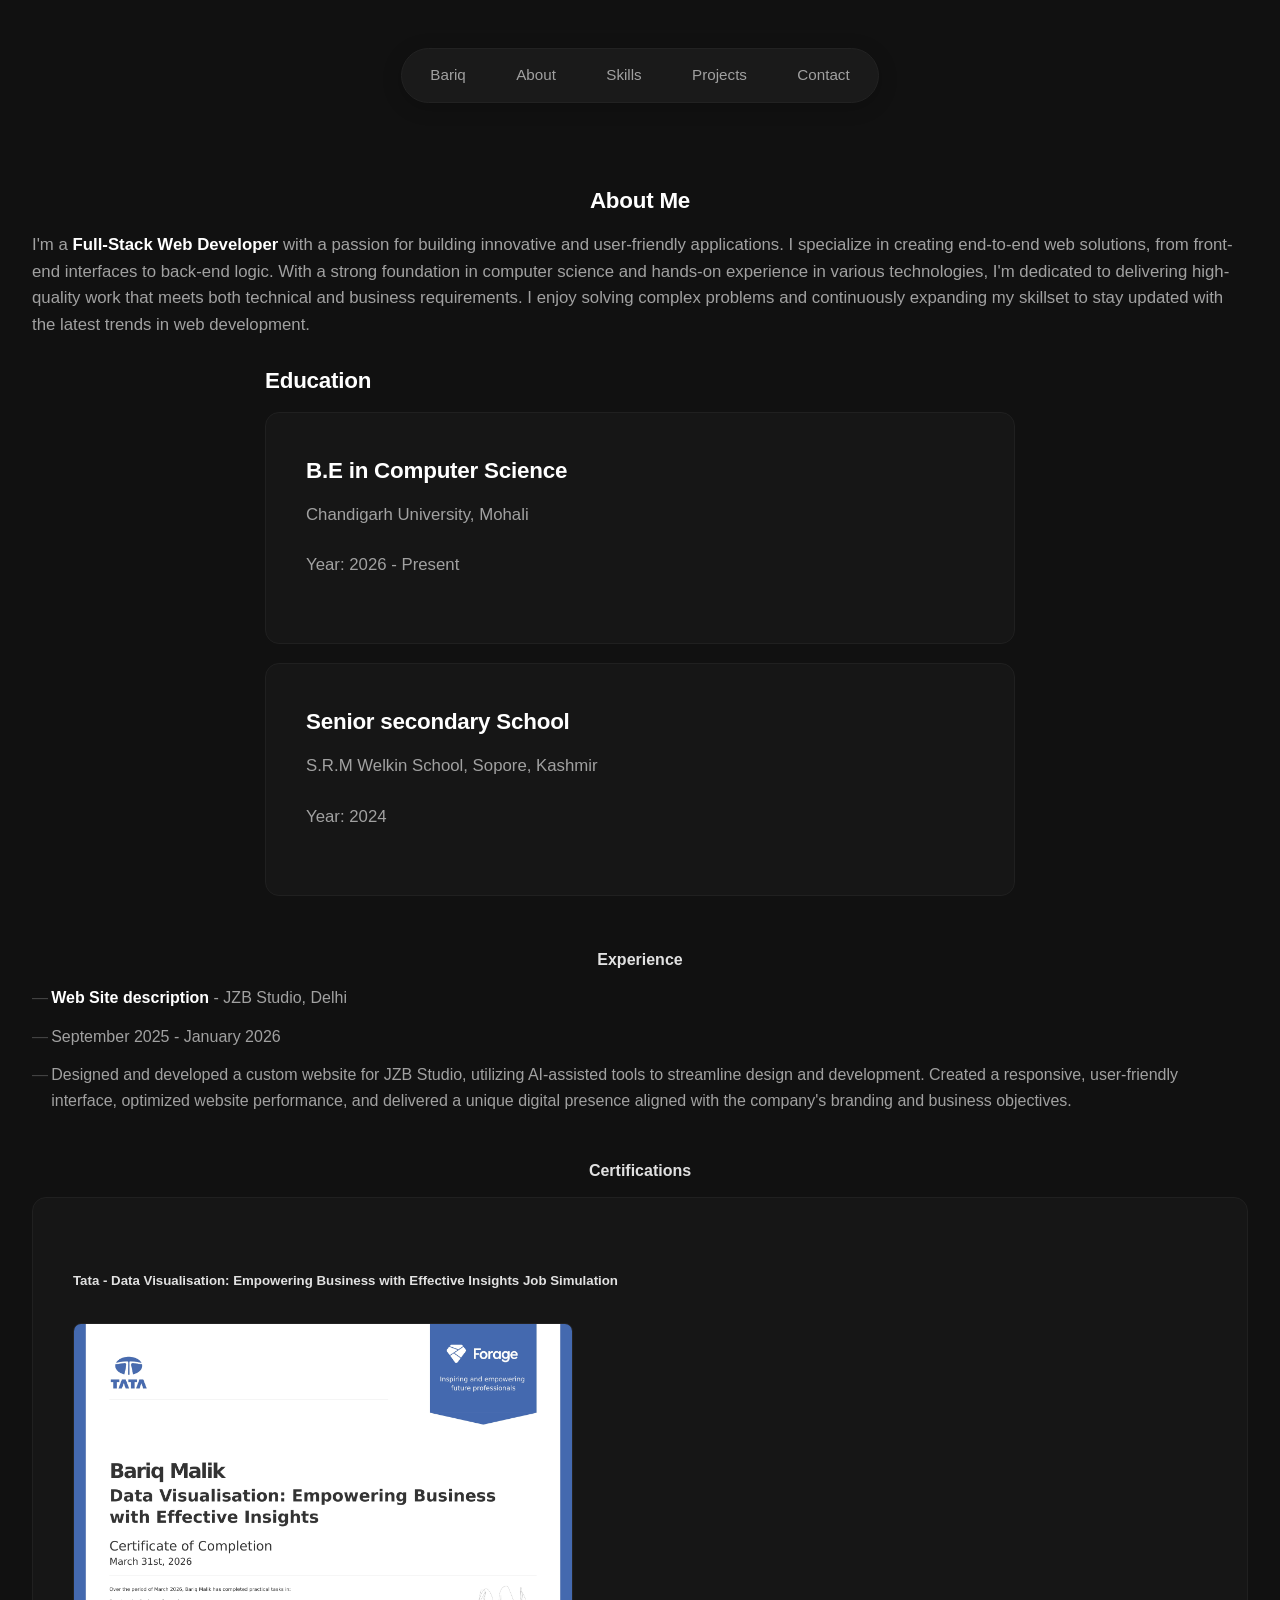
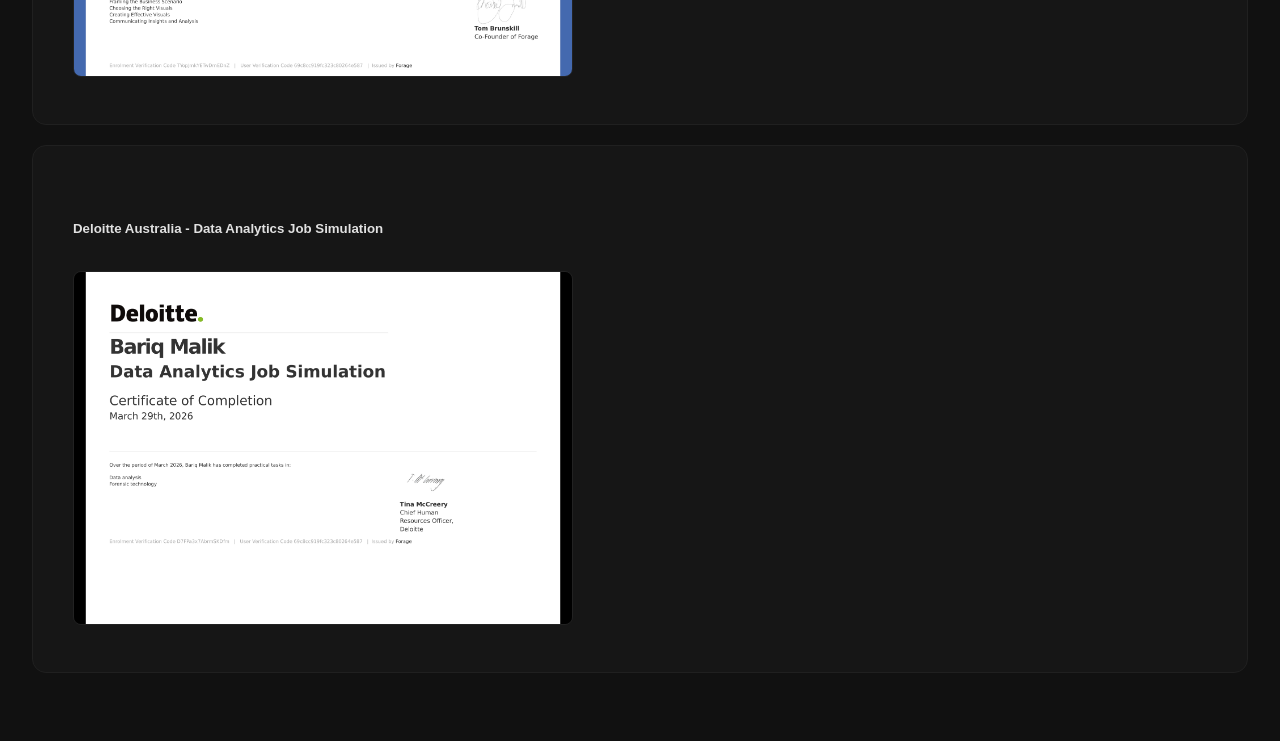
==== About.html @ e877e3e1 "Initial commit of all portfolio files and folders" ====
<!DOCTYPE html>
<html lang="en">

<head> 
    <meta charset="UTF-8">
    <meta name="viewport" content="width=device-width, initial-scale=1.0">
    <title>Bariq Ishtiaq Malik | Portfolio</title>
    <link rel="stylesheet" href="style.css">
</head>

<body>
    <header>
        <nav>
            <a href="Index.html">Bariq </a>
            <a href="About.html">About </a>
            <a href="Skills.html">Skills </a>
            <a href="Projects.html">Projects </a>
            <a href="Contact.html">Contact </a>
        </nav>
    </header>
    <h3>About Me</h3>
    <p>
        I'm a <b>Full-Stack Web Developer</b> with a passion for building innovative and user-friendly applications. I specialize in
        creating end-to-end web solutions, from front-end interfaces to back-end logic. With a strong foundation in computer
        science and hands-on experience in various technologies, I'm dedicated to delivering high-quality work that
        meets both technical and business requirements. I enjoy solving complex problems and continuously expanding my
        skillset to stay updated with the latest trends in web development.
    </p>

    <section id="education">
        <h3> Education</h3>
        <div class="degree">
            <h3>B.E in Computer Science</h3>
            <p>Chandigarh University, Mohali</p>
            <p>Year: 2026 - Present</p>
        </div>
        <div class="school">
            <h3>Senior secondary School</h3>
            <p>S.R.M Welkin School, Sopore, Kashmir</p>
            <p>Year: 2024</p>
        </div>
    </section>

    <h4>Experience</h4>
    <ul>
        <li><strong>Web Site description</strong> - JZB Studio, Delhi</li>
        <li>September 2025 - January 2026</li>
        <li>Designed and developed a custom website for JZB Studio, utilizing AI-assisted tools to streamline design and development. Created a responsive, user-friendly interface, optimized website performance, and delivered a unique digital presence aligned with the company's branding and business objectives.</li>
    </ul>

    <h4>Certifications</h4>

<div class="certification">
    <h5>Tata - Data Visualisation: Empowering Business with Effective Insights Job Simulation</h5>
    <img src="certificate/tata-certificate.jpg" alt="Tata Certificate" width="500">
</div>

<div class="certification">
    <h5>Deloitte Australia - Data Analytics Job Simulation</h5>
    <img src="certificate/deloitte-certificate.jpg" alt="Deloitte Certificate" width="500">
</div>

</body>

</html>
---- style.css ----
* {
    margin: 0;
    padding: 0;
    box-sizing: border-box;
    font-family: 'Segoe UI', Tahoma, Geneva, Verdana, sans-serif;
}

body {
    background-color: #111111;
    color: #E1E1E1;
    line-height: 1.6;
    min-height: 100vh;
    display: flex;
    flex-direction: column;
    align-items: center;
    padding: 3rem 2rem;
    overflow-x: hidden;
}

@keyframes fadeSlideDown {
    0% {
        opacity: 0;
        transform: translateY(-15px);
    }
    100% {
        opacity: 1;
        transform: translateY(0);
    }
}

@keyframes fadeSlideUp {
    0% {
        opacity: 0;
        transform: translateY(20px);
    }
    100% {
        opacity: 1;
        transform: translateY(0);
    }
}

header {
    width: 100%;
    max-width: 750px;
    margin-bottom: 5rem;
    display: flex;
    justify-content: center;
    animation: fadeSlideDown 0.6s cubic-bezier(0.16, 1, 0.3, 1) forwards;
}

main, section {
    width: 100%;
    max-width: 750px;
    margin: 0 auto;
}

main {
    opacity: 0;
    animation: fadeSlideUp 0.7s cubic-bezier(0.16, 1, 0.3, 1) 0.15s forwards;
}

h1 {
    color: #FFFFFF;
    font-size: 3.2rem;
    font-weight: 700;
    margin-bottom: 1.2rem;
    line-height: 1.15;
    letter-spacing: -0.03em;
}

h2, h3 {
    color: #FFFFFF;
    font-weight: 600;
    letter-spacing: -0.01em;
}

h2 {
    font-size: 2rem;
    margin-bottom: 0.5rem;
}

h3 {
    font-size: 1.4rem;
    margin-bottom: 0.8rem;
}

h4, h5 {
    color: #E1E1E1;
    margin-top: 2rem;
    margin-bottom: 0.8rem;
}

p {
    color: #A1A1A1;
    margin-bottom: 1.5rem;
    font-size: 1.05rem;
}

b, strong {
    color: #FFFFFF;
}

hr {
    border: 0;
    height: 1px;
    background: #252525;
    margin-bottom: 2.5rem;
}

nav {
    display: flex;
    gap: 0.75rem;
    background-color: #1A1A1A;
    padding: 0.4rem 0.6rem;
    border-radius: 30px;
    border: 1px solid #222222;
    box-shadow: 0 4px 20px rgba(0, 0, 0, 0.2);
}

nav a {
    color: #A1A1A1;
    text-decoration: none;
    font-size: 0.95rem;
    font-weight: 500;
    padding: 0.5rem 1.2rem;
    border-radius: 20px;
    transition: all 0.3s cubic-bezier(0.25, 0.8, 0.25, 1);
}

nav a:hover {
    color: #FFFFFF;
    background-color: #262626;
    transform: scale(1.05);
}

#hero {
    display: flex;
    flex-direction: column;
    align-items: flex-start;
}

#hero h3 {
    color: #A1A1A1;
    font-weight: 400;
    margin-bottom: 0.5rem;
}

#hero a img {
    margin-right: 1.2rem;
    margin-top: 1.5rem;
    height: 28px;
    width: auto;
    opacity: 0.5;
    transition: all 0.3s cubic-bezier(0.25, 0.8, 0.25, 1);
}

#hero a img:hover {
    opacity: 1;
    transform: translateY(-3px) scale(1.1);
}

button, .btn {
    background-color: #1A1A1A;
    color: #FFFFFF;
    border: 1px solid #262626;
    padding: 0.75rem 2rem;
    font-size: 0.95rem;
    font-weight: 500;
    border-radius: 24px;
    cursor: pointer;
    transition: all 0.3s cubic-bezier(0.25, 0.8, 0.25, 1);
    margin-top: 1.2rem;
    margin-bottom: 0.5rem;
}

button:hover {
    background-color: #FFFFFF;
    color: #111111;
    border-color: #FFFFFF;
    transform: translateY(-2px);
    box-shadow: 0 5px 15px rgba(255, 255, 255, 0.1);
}

a {
    color: #4D88FF;
    text-decoration: none;
    font-weight: 500;
    transition: color 0.25s ease;
}

a:hover {
    color: #FFFFFF;
}

.skills-container, #projects, #education, #contact {
    display: flex;
    flex-direction: column;
    width: 100%;
}

.skills-container {
    display: grid;
    grid-template-columns: 1fr;
    gap: 1rem;
}

.degree, .school, .skill-category, #projects div, .certification {
    background-color: #161616;
    border: 1px solid #202020;
    padding: 2.5rem;
    border-radius: 14px;
    margin-bottom: 1.2rem;
    width: 100%;
    transition: all 0.4s cubic-bezier(0.16, 1, 0.3, 1);
}

.degree:hover, .school:hover, .skill-category:hover, #projects div:hover, .certification:hover {
    border-color: #3d3d3d;
    transform: translateY(-4px);
    box-shadow: 0 10px 30px -10px rgba(0, 0, 0, 0.4);
    background-color: #1a1a1a;
}

ul {
    list-style-type: none;
    color: #A1A1A1;
}

li {
    margin-bottom: 0.8rem;
    position: relative;
    padding-left: 1.2rem;
}

li::before {
    content: "—";
    position: absolute;
    left: 0;
    color: #444444;
}

.certification img {
    border-radius: 8px;
    margin-top: 1.2rem;
    border: 1px solid #222222;
    max-width: 100%;
    height: auto;
    transition: transform 0.4s ease;
}

.certification:hover img {
    transform: scale(1.02);
}

form {
    display: flex;
    flex-direction: column;
    gap: 1.5rem;
    width: 100%;
    background-color: #161616;
    padding: 2.5rem;
    border-radius: 14px;
    border: 1px solid #202020;
    transition: all 0.4s cubic-bezier(0.16, 1, 0.3, 1);
}

form:hover {
    border-color: #333333;
}

label {
    display: flex;
    flex-direction: column;
    color: #E1E1E1;
    gap: 0.6rem;
    font-size: 0.95rem;
    font-weight: 500;
}

input, textarea {
    background-color: #111111;
    border: 1px solid #262626;
    color: #FFFFFF;
    padding: 0.85rem 1rem;
    border-radius: 8px;
    font-size: 1rem;
    transition: all 0.3s cubic-bezier(0.25, 0.8, 0.25, 1);
}

input:focus, textarea:focus {
    outline: none;
    border-color: #4D88FF;
    box-shadow: 0 0 0 3px rgba(77, 136, 255, 0.15);
    background-color: #161616;
}

textarea {
    resize: vertical;
    min-height: 140px;
}

form button {
    align-self: flex-start;
    margin-top: 0.5rem;
}
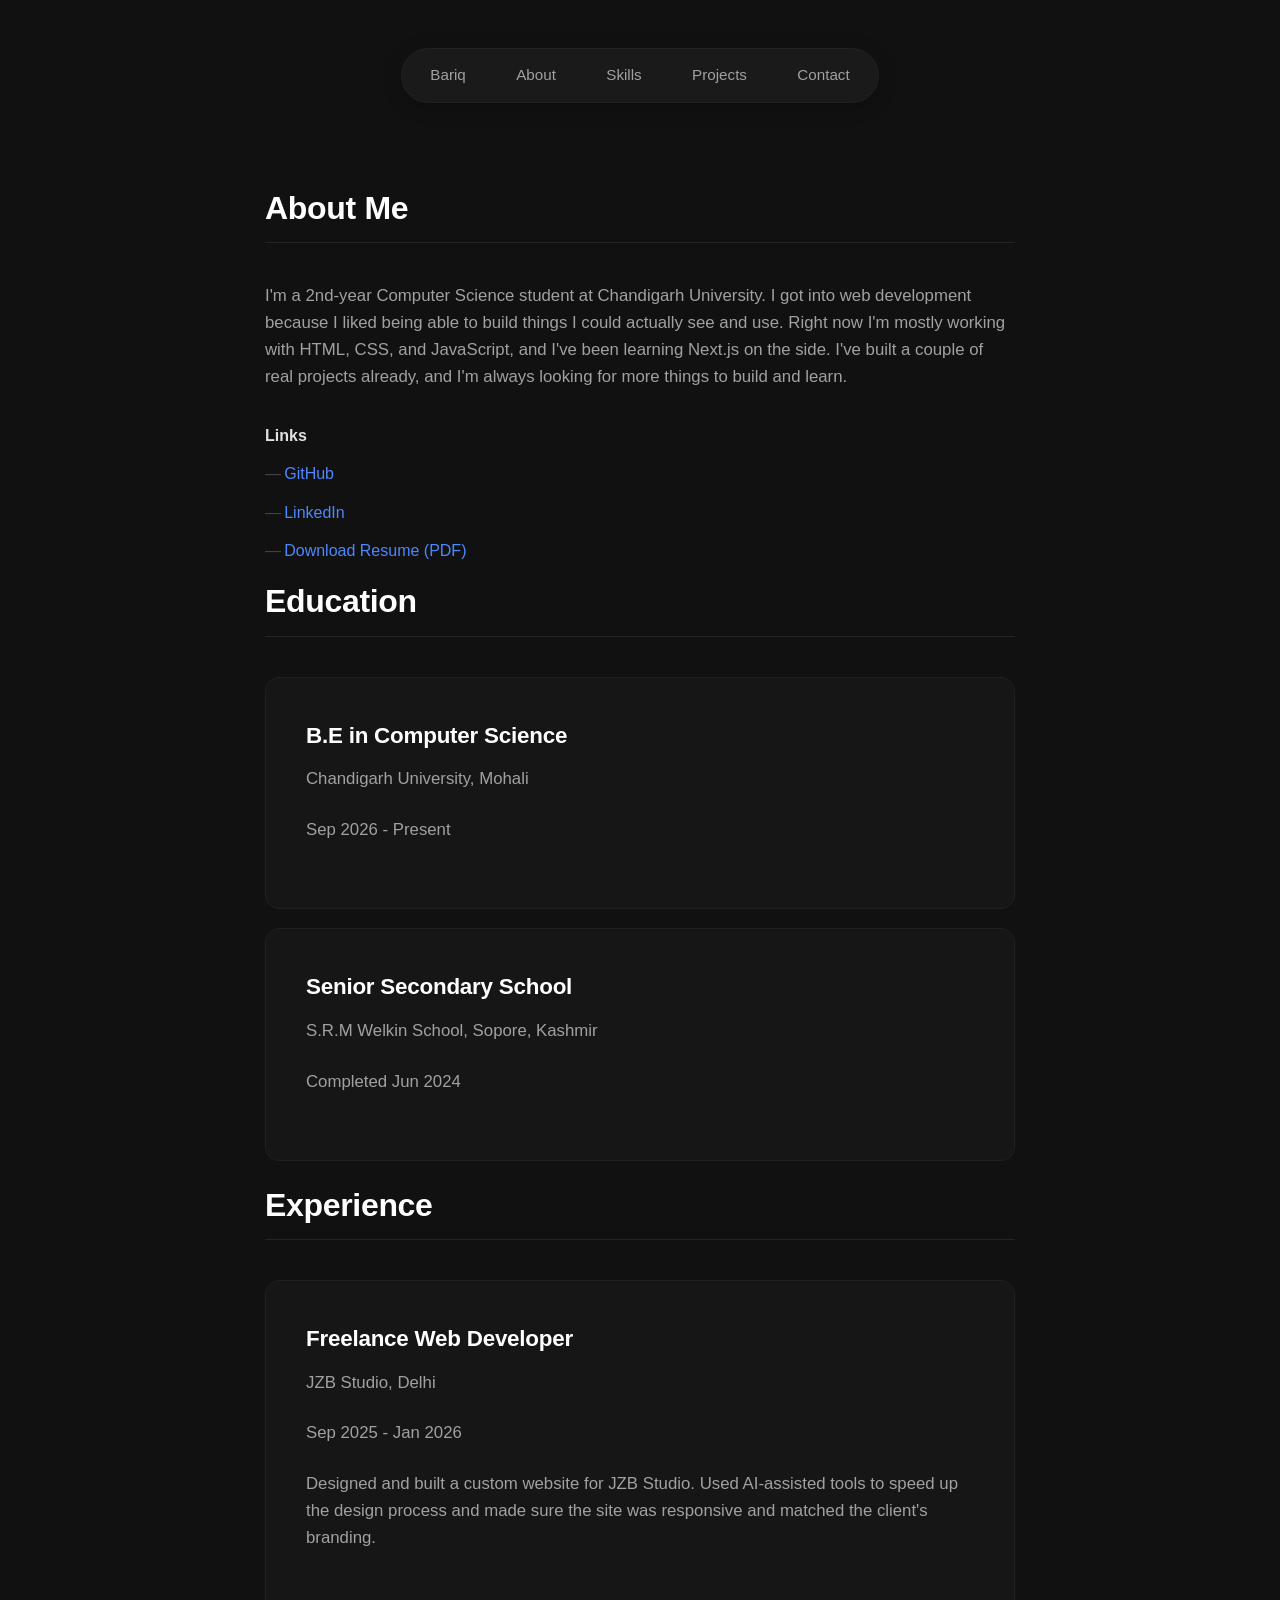
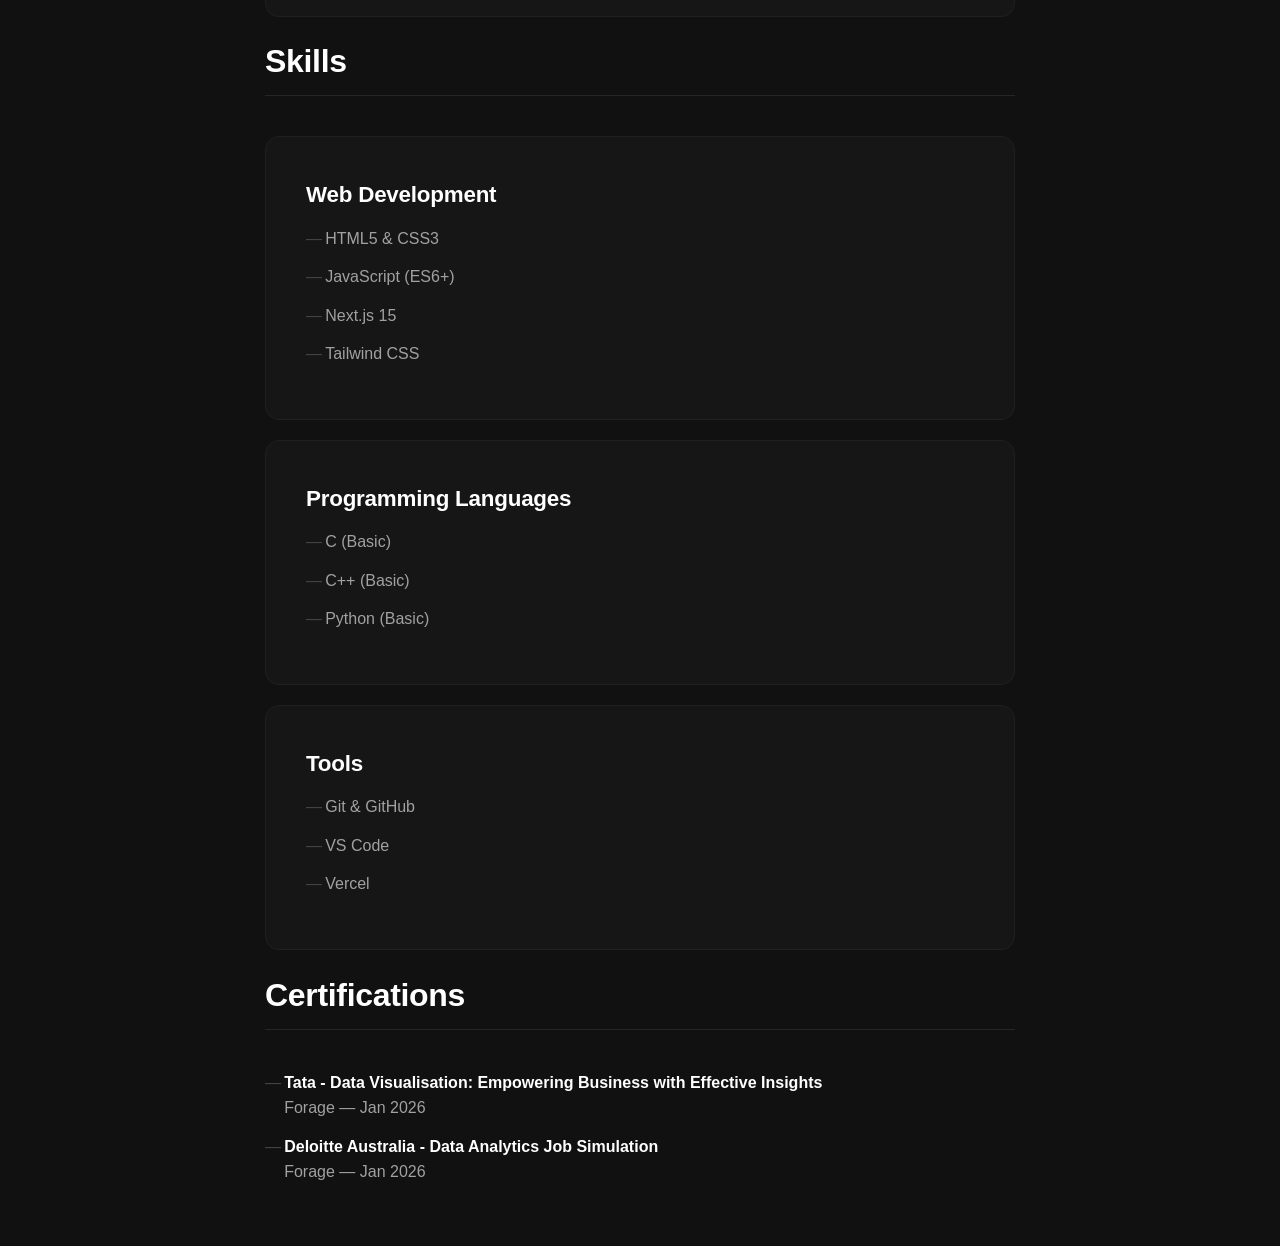
==== commit afb78182: "Updates portfolio layout and content" ====
--- a/About.html
+++ b/About.html
@@ -1,64 +1,115 @@
 <!DOCTYPE html>
 <html lang="en">
 
-<head> 
+<head>
     <meta charset="UTF-8">
     <meta name="viewport" content="width=device-width, initial-scale=1.0">
-    <title>Bariq Ishtiaq Malik | Portfolio</title>
+    <title>Bariq Ishtiaq Malik | About</title>
     <link rel="stylesheet" href="style.css">
 </head>
 
 <body>
     <header>
         <nav>
-            <a href="Index.html">Bariq </a>
-            <a href="About.html">About </a>
-            <a href="Skills.html">Skills </a>
-            <a href="Projects.html">Projects </a>
-            <a href="Contact.html">Contact </a>
+            <a href="index.html">Bariq</a>
+            <a href="About.html">About</a>
+            <a href="Skills.html">Skills</a>
+            <a href="Projects.html">Projects</a>
+            <a href="Contact.html">Contact</a>
         </nav>
     </header>
-    <h3>About Me</h3>
-    <p>
-        I'm a <b>Full-Stack Web Developer</b> with a passion for building innovative and user-friendly applications. I specialize in
-        creating end-to-end web solutions, from front-end interfaces to back-end logic. With a strong foundation in computer
-        science and hands-on experience in various technologies, I'm dedicated to delivering high-quality work that
-        meets both technical and business requirements. I enjoy solving complex problems and continuously expanding my
-        skillset to stay updated with the latest trends in web development.
-    </p>
 
-    <section id="education">
-        <h3> Education</h3>
-        <div class="degree">
-            <h3>B.E in Computer Science</h3>
-            <p>Chandigarh University, Mohali</p>
-            <p>Year: 2026 - Present</p>
-        </div>
-        <div class="school">
-            <h3>Senior secondary School</h3>
-            <p>S.R.M Welkin School, Sopore, Kashmir</p>
-            <p>Year: 2024</p>
-        </div>
-    </section>
+    <main>
+        <section id="about">
+            <h2>About Me</h2>
+            <hr>
+            <p>
+                I'm a 2nd-year Computer Science student at Chandigarh University. I got into web development
+                because I liked being able to build things I could actually see and use. Right now I'm mostly
+                working with HTML, CSS, and JavaScript, and I've been learning Next.js on the side. I've built
+                a couple of real projects already, and I'm always looking for more things to build and learn.
+            </p>
 
-    <h4>Experience</h4>
-    <ul>
-        <li><strong>Web Site description</strong> - JZB Studio, Delhi</li>
-        <li>September 2025 - January 2026</li>
-        <li>Designed and developed a custom website for JZB Studio, utilizing AI-assisted tools to streamline design and development. Created a responsive, user-friendly interface, optimized website performance, and delivered a unique digital presence aligned with the company's branding and business objectives.</li>
-    </ul>
+            <h4>Links</h4>
+            <ul>
+                <li><a href="https://github.com/bariiqmalik" target="_blank" rel="noopener noreferrer">GitHub</a></li>
+                <li><a href="https://www.linkedin.com/in/bariqmaliik" target="_blank" rel="noopener noreferrer">LinkedIn</a></li>
+                <li><a href="Resume.pdf" target="_blank">Download Resume (PDF)</a></li>
+            </ul>
+        </section>
 
-    <h4>Certifications</h4>
+        <section id="education">
+            <h2>Education</h2>
+            <hr>
+            <div class="degree">
+                <h3>B.E in Computer Science</h3>
+                <p>Chandigarh University, Mohali</p>
+                <p>Sep 2026 - Present</p>
+            </div>
+            <div class="school">
+                <h3>Senior Secondary School</h3>
+                <p>S.R.M Welkin School, Sopore, Kashmir</p>
+                <p>Completed Jun 2024</p>
+            </div>
+        </section>
 
-<div class="certification">
-    <h5>Tata - Data Visualisation: Empowering Business with Effective Insights Job Simulation</h5>
-    <img src="certificate/tata-certificate.jpg" alt="Tata Certificate" width="500">
-</div>
+        <section id="experience">
+            <h2>Experience</h2>
+            <hr>
+            <div class="degree">
+                <h3>Freelance Web Developer</h3>
+                <p>JZB Studio, Delhi</p>
+                <p>Sep 2025 - Jan 2026</p>
+                <p>Designed and built a custom website for JZB Studio. Used AI-assisted tools to speed up
+                    the design process and made sure the site was responsive and matched the client's branding.</p>
+            </div>
+        </section>
 
-<div class="certification">
-    <h5>Deloitte Australia - Data Analytics Job Simulation</h5>
-    <img src="certificate/deloitte-certificate.jpg" alt="Deloitte Certificate" width="500">
-</div>
+        <section id="skills">
+            <h2>Skills</h2>
+            <hr>
+            <div class="skill-category">
+                <h3>Web Development</h3>
+                <ul>
+                    <li>HTML5 &amp; CSS3</li>
+                    <li>JavaScript (ES6+)</li>
+                    <li>Next.js 15</li>
+                    <li>Tailwind CSS</li>
+                </ul>
+            </div>
+            <div class="skill-category">
+                <h3>Programming Languages</h3>
+                <ul>
+                    <li>C (Basic)</li>
+                    <li>C++ (Basic)</li>
+                    <li>Python (Basic)</li>
+                </ul>
+            </div>
+            <div class="skill-category">
+                <h3>Tools</h3>
+                <ul>
+                    <li>Git &amp; GitHub</li>
+                    <li>VS Code</li>
+                    <li>Vercel</li>
+                </ul>
+            </div>
+        </section>
+
+        <section id="certifications">
+            <h2>Certifications</h2>
+            <hr>
+            <ul>
+                <li>
+                    <strong>Tata - Data Visualisation: Empowering Business with Effective Insights</strong><br>
+                    Forage &mdash; Jan 2026
+                </li>
+                <li>
+                    <strong>Deloitte Australia - Data Analytics Job Simulation</strong><br>
+                    Forage &mdash; Jan 2026
+                </li>
+            </ul>
+        </section>
+    </main>
 
 </body>
 
--- a/style.css
+++ b/style.css
@@ -150,13 +150,16 @@
     margin-top: 1.5rem;
     height: 28px;
     width: auto;
-    opacity: 0.5;
-    transition: all 0.3s cubic-bezier(0.25, 0.8, 0.25, 1);
+    opacity: 0.6;
+    transition: opacity 0.2s ease;
 }
 
 #hero a img:hover {
     opacity: 1;
-    transform: translateY(-3px) scale(1.1);
+}
+
+#hero .social-links a:first-child img {
+    filter: brightness(0) invert(1);
 }
 
 button, .btn {
